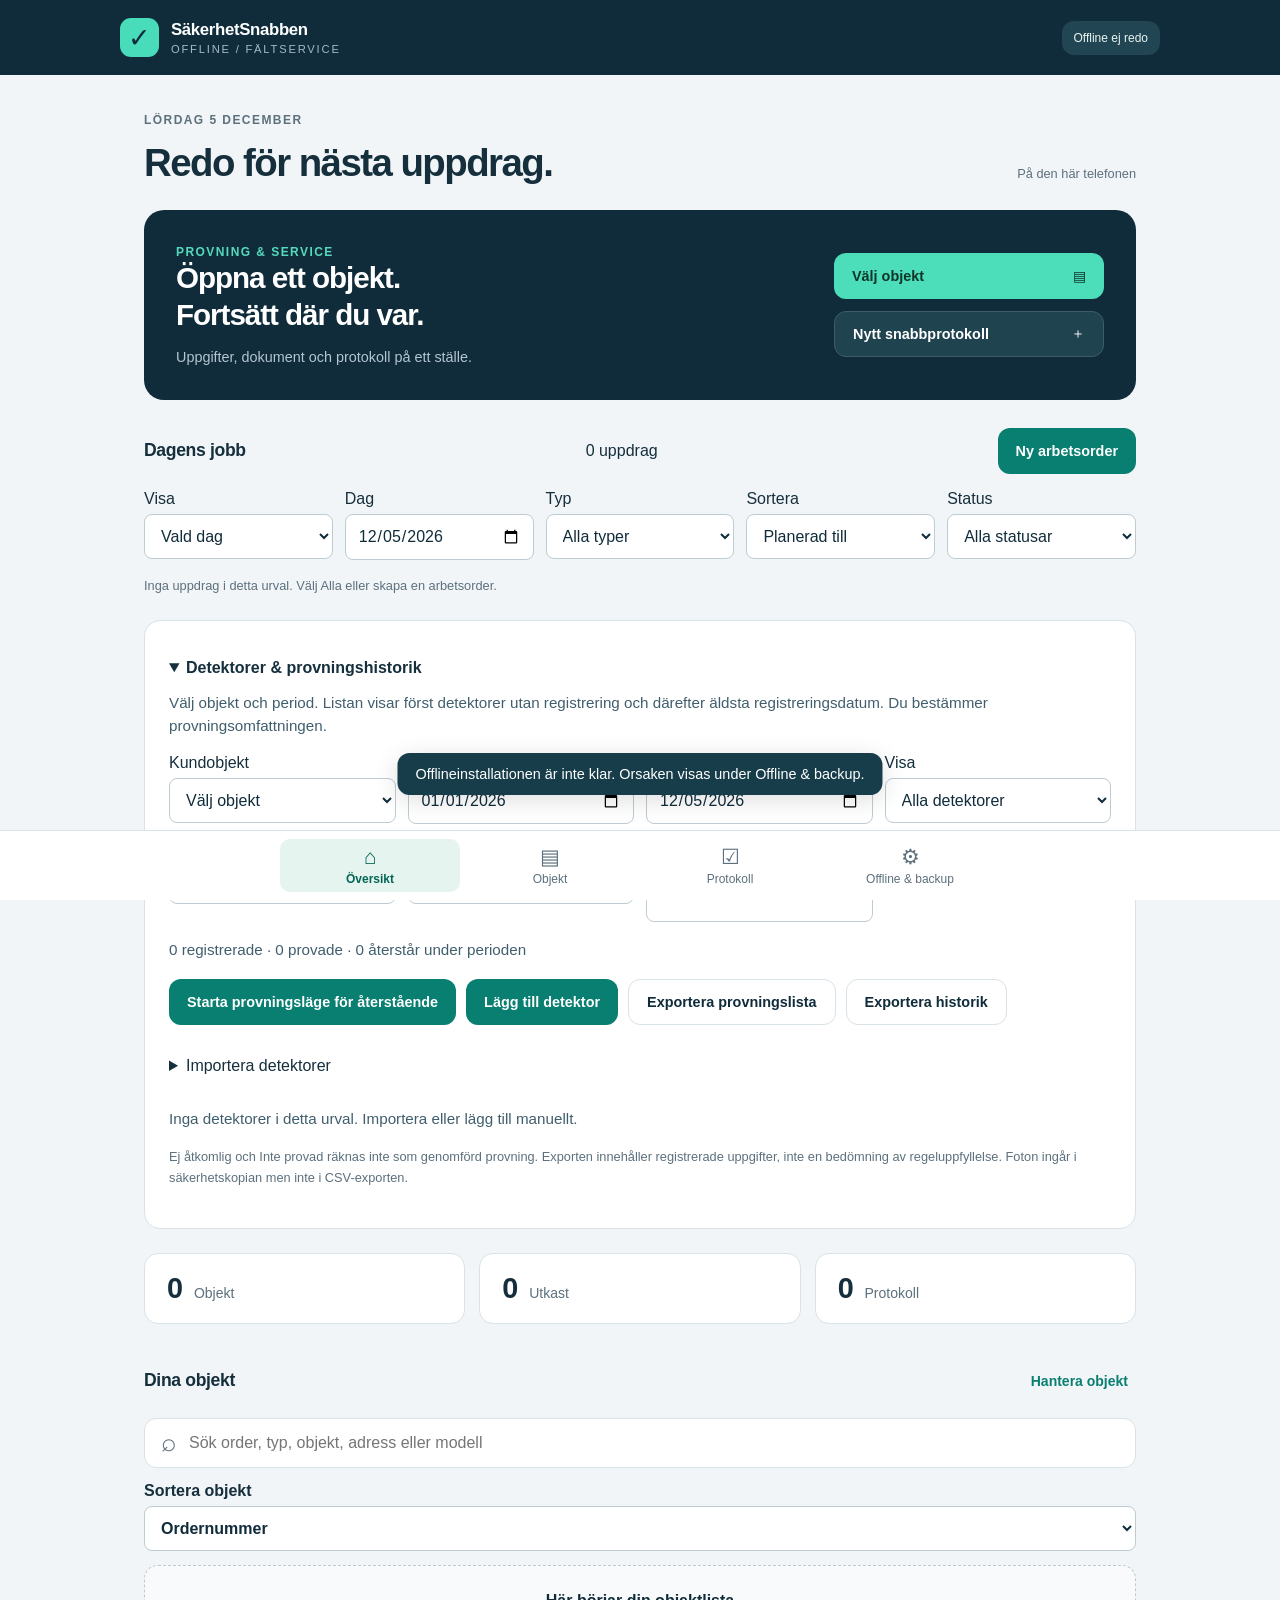
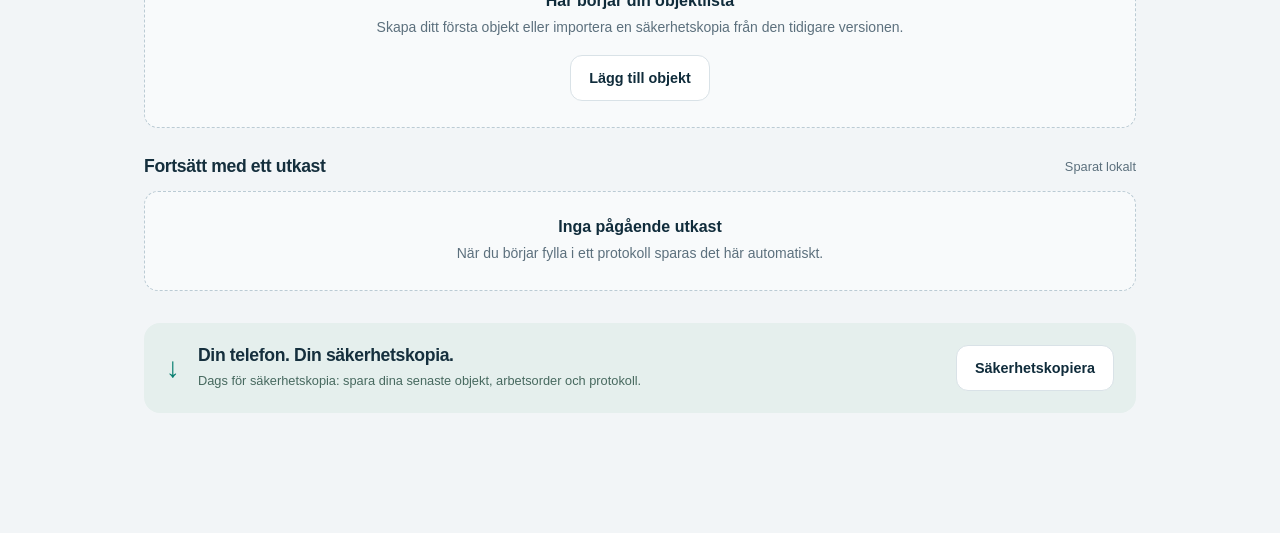
==== index.html @ 043a903d "Allow undo of repeat fault registrations; add section-table quick select (v2.5.2) - Undo retracts on" ====
<!doctype html>
<html lang="sv">
<head>
  <meta charset="utf-8"><meta name="viewport" content="width=device-width,initial-scale=1,viewport-fit=cover">
  <meta name="sn-offline-app" content="v1"><meta name="theme-color" content="#102c3b">
  <meta name="apple-mobile-web-app-capable" content="yes"><meta name="apple-mobile-web-app-title" content="Säkerhet Offline">
  <meta name="description" content="Objekt och serviceprotokoll lokalt på din telefon. SäkerhetSnabben Offline.">
  <title>SäkerhetSnabben Offline</title>
  <link rel="stylesheet" href="./field.css"><link rel="stylesheet" href="./service.css"><link rel="manifest" href="./manifest.webmanifest"><link rel="apple-touch-icon" href="./icon-192.png">
  <link rel="icon" type="image/svg+xml" href="data:image/svg+xml,%3Csvg xmlns='http://www.w3.org/2000/svg' viewBox='0 0 64 64'%3E%3Crect width='64' height='64' rx='16' fill='%23102c3b'/%3E%3Cpath d='M16 34l11 11 22-26' stroke='%234de0bf' stroke-width='7' fill='none' stroke-linecap='round'/%3E%3C/svg%3E">
  <link rel="stylesheet" href="./shell.css"><script src="./storage.js" defer></script><script src="./objects.js" defer></script><script src="./health-check.js" defer></script><script src="./shell.js" defer></script><script src="./orders.js" defer></script><script src="./pdf-lib.min.js" defer></script><script src="./service-core.js" defer></script><script src="./field-core.js" defer></script><script src="./ai-config.js" defer></script><script src="./drawing-ai-core.js" defer></script><script src="./offline-drawing-scan.js" defer></script><script src="./drawing-ai-ui.js" defer></script><script src="./drawing-text-core.js" defer></script><script src="./drawing-ocr-core.js" defer></script><script src="./drawing-ocr.js" defer></script><script src="./drawing-view.js" defer></script><script src="./quarter-plan-core.js" defer></script><script src="./drawing-export.js" defer></script><script src="./drawing-quick-ui.js" defer></script><script src="./field-ui.js" defer></script><script src="./service-ui.js" defer></script><script src="./orders-ui.js" defer></script><script src="./detectors.js" defer></script><script src="./detectors-ui.js" defer></script><script src="./import-ui.js" defer></script>
</head>
<body>
  <header class="appbar"><a class="brand" href="#home" aria-label="SäkerhetSnabben, översikt"><span class="brandmark" aria-hidden="true">✓</span><span>SäkerhetSnabben<small>OFFLINE / FÄLTSERVICE</small></span></a><button id="connection" class="pill" type="button">Kontrollerar offline</button></header>
  <div id="save-error" role="alert" hidden></div>
  <main id="home" class="surface">
    <div class="page-heading"><div><p class="eyebrow" id="today">DIN ARBETSYTA</p><h1>Redo för nästa uppdrag.</h1></div><span class="local-tag">På den här telefonen</span></div>
    <section class="start-card"><div><span class="eyebrow">PROVNING & SERVICE</span><h2>Öppna ett objekt.<br>Fortsätt där du var.</h2><p>Uppgifter, dokument och protokoll på ett ställe.</p></div><div class="start-actions"><button class="primary" id="choose-object">Välj objekt <span aria-hidden="true">▤</span></button><button class="secondary" id="quick-protocol">Nytt snabbprotokoll <span aria-hidden="true">＋</span></button></div></section>
    <section class="section" id="jobs-section"><div class="section-heading"><h2>Dagens jobb</h2><span id="jobs-count"></span><button id="new-order" class="primary">Ny arbetsorder</button></div><div class="import-grid"><label>Visa<select id="jobs-scope"><option value="day">Vald dag</option><option value="late">Försenade</option><option value="all">Alla uppdrag</option></select></label><label>Dag<input type="date" id="jobs-date"></label><label>Typ<select id="jobs-kind"><option value="">Alla typer</option><option>SK</option><option>KV</option><option>SB</option></select></label><label>Sortera<select id="jobs-sort"><option value="planeradTill">Planerad till</option><option value="ordernummer">Ordernummer</option><option value="uppdragstyp">SK/KV/SB</option><option value="anlNr">Objektnummer</option><option value="adress">Gatuadress</option><option value="central">Centralapparat</option></select></label><label>Status<select id="jobs-status"><option value="">Alla statusar</option><option>Planerat</option><option>Påbörjat</option><option>Klart</option></select></label></div><p id="jobs-message" role="status"></p><form id="order-form" class="settings-card" hidden><h3>Arbetsorder</h3><div class="import-grid"><label>Kundobjekt<select id="order-facility" required></select></label><label>Ordernummer<input id="order-ordernummer" required></label><label>Typ<select id="order-uppdragstyp" required><option value="">Välj typ</option><option>SK</option><option>KV</option><option>SB</option></select></label><label>Planerad till<input id="order-planeradTill" type="date"></label><label>Orderanteckningar<textarea id="order-notes" rows="3"></textarea></label></div><button class="primary" type="submit">Spara arbetsorder</button><button id="cancel-order" type="button" class="secondary">Avbryt</button></form><div id="jobs-list"></div><section id="completion-panel" class="settings-card" hidden></section><section id="customer-card" class="settings-card" hidden></section></section><details id="detectors-panel" class="settings-card" open><summary><strong>Detektorer & provningshistorik</strong></summary><p>Välj objekt och period. Listan visar först detektorer utan registrering och därefter äldsta registreringsdatum. Du bestämmer provningsomfattningen.</p><div class="import-grid"><label>Kundobjekt<select id="det-facility"></select></label><label>Från datum<input type="date" id="det-from"></label><label>Till datum<input type="date" id="det-to"></label><label>Visa<select id="det-filter"><option value="all">Alla detektorer</option><option value="remaining">Återstår under perioden</option></select></label><label>Slinga (tomt = alla)<input id="det-loop" inputmode="numeric" placeholder="01"></label><label>Sektion (tomt = alla)<input id="det-section" inputmode="numeric" placeholder="1"></label><label>Sök sektion, slinga, typ eller placering<input type="search" id="det-search"></label></div><p id="det-count" role="status"></p><p id="det-message" role="status"></p><div class="button-row"><button id="det-start" class="primary">Starta provningsläge för återstående</button><button id="det-new" class="primary">Lägg till detektor</button><button id="det-export" class="secondary">Exportera provningslista</button><button id="det-export-history" class="secondary">Exportera historik</button></div><details><summary>Importera detektorer</summary><p>Klistra in från Excel eller välj CSV (UTF-8). Första raden är rubriker. Central + slinga + adress identifierar detektorn. Ange central och slinga om adresser återanvänds. Adressnummer behålls som text. Utan adress anger du Sektion och Lokal beteckning (utan adress), exempelvis Detektor 4.</p><button id="det-template" class="secondary">Hämta mall</button><label>CSV / textfil<input id="det-file" type="file" accept=".csv,.tsv,.txt"></label><label>Lista<textarea id="det-text" rows="5" placeholder="Central;Slinga;Sektion;Adress;Typ;Placering"></textarea></label><button id="det-review" class="secondary">Granska kolumner</button><div id="det-map" class="import-grid"></div><div id="det-preview" class="import-table"></div><button id="det-import-save" class="primary" disabled>Importera granskad lista</button></details><form id="det-edit" class="settings-card import-grid" hidden></form><form id="det-test" class="settings-card" hidden><h3 id="det-test-title">Provning</h3><p>Välj resultat och spara för att gå vidare. Ej åtkomlig kräver en kommentar.</p><div id="det-result-buttons" class="button-row"></div><div class="import-grid"><label>Datum<input id="det-test-date" type="date" required></label><label>Tekniker<input id="det-technician" required autocomplete="name"></label><label>Arbetsorder<select id="det-test-order" required></select></label><label>Resultat<select id="det-test-status" required><option value="">Välj resultat</option><option>Provad – OK</option><option>Provad – anmärkning</option><option>Ej åtkomlig</option><option>Inte provad</option></select></label><label>Kommentar<textarea id="det-test-note" rows="3"></textarea></label><label>Foto (JPEG, PNG eller WebP, högst 2 MB)<input id="det-test-photo" type="file" accept="image/jpeg,image/png,image/webp"></label></div><button id="det-test-save" class="primary" type="submit">Spara provning</button><button id="det-test-cancel" class="secondary" type="button">Avbryt</button></form><section id="det-history" class="settings-card" hidden></section><div id="det-list"></div><p class="note">Ej åtkomlig och Inte provad räknas inte som genomförd provning. Exporten innehåller registrerade uppgifter, inte en bedömning av regeluppfyllelse. Foton ingår i säkerhetskopian men inte i CSV-exporten.</p></details><section class="metrics" aria-label="Lokalt sparat"><div><strong id="object-count">—</strong><span>Objekt</span></div><div><strong id="draft-count">—</strong><span>Utkast</span></div><div><strong id="report-count">—</strong><span>Protokoll</span></div></section>
    <section class="section"><div class="section-heading"><h2>Dina objekt</h2><button class="text-button" id="manage-objects">Hantera objekt</button></div><label class="search"><span aria-hidden="true">⌕</span><input id="search" type="search" placeholder="Sök order, typ, objekt, adress eller modell" aria-label="Sök bland lokala objekt"></label><label class="import-label">Sortera objekt<select id="object-sort"><option value="ordernummer">Ordernummer</option><option value="uppdragstyp">SK/KV/SB</option><option value="anlNr">Objektnummer</option><option value="adress">Gatuadress</option><option value="central">Centralapparat</option><option value="planeradTill">Planerad till</option><option value="namn">Anläggningsnamn</option></select></label><div id="objects" class="object-list"><p class="muted">Öppnar lokal lagring…</p></div></section>
    <section class="section"><div class="section-heading"><h2>Fortsätt med ett utkast</h2><span class="muted">Sparat lokalt</span></div><div id="drafts" class="draft-list"></div></section>
    <section class="backup-prompt"><span class="backup-symbol" aria-hidden="true">↓</span><div><h2>Din telefon. Din säkerhetskopia.</h2><p id="backup-hint">Spara en kopia före telefonbyte eller rensning av webbplatsdata.</p></div><button class="secondary" id="home-backup">Säkerhetskopiera</button></section>
  </main>
  <section id="work" hidden aria-label="Objekt och protokoll"><div class="work-heading"><button id="back-home" type="button">‹ Översikt</button><strong id="work-title">Arbetsyta</strong><span id="save-state" role="status">Lokal lagring</span></div><iframe id="workspace" title="Objekt och serviceprotokoll" src="./workspace.html" allow="camera; microphone" loading="eager"></iframe></section>
  <main id="settings" class="surface" hidden>
    <p class="eyebrow">ENHET & SÄKERHETSKOPIA</p><h1>Allt nära till hands.</h1>
    <section class="settings-card"><div class="section-heading"><h2>Offline på telefonen</h2><span id="offline-state" class="badge">Kontrollerar</span></div><p id="offline-description">Förbereder appens filer för användning utan internet.</p><p id="offline-progress" class="note">Version 2.5.2 · Kontrollerar filer</p><p id="offline-error" role="alert" hidden></p><div class="button-row"><button id="retry-offline" class="primary">Försök installera igen</button><button id="check-update" class="secondary">Kontrollera uppdatering</button><button id="apply-update" class="primary" hidden>Aktivera uppdatering</button></div><ol><li>Öppna app-länken direkt i Safari och välj <strong>Dela → Lägg till på hemskärmen</strong>.</li><li>Öppna appen från den nya ikonen med internet på.</li><li>Vänta tills det står <strong>Offline redo</strong>. Prova sedan att öppna appen i flygplansläge.</li></ol><p class="note">Vid problem: skicka texten efter ”Orsak” så går det att se vad som blockerar. Rensa inte webbplatsdata och ta inte bort appen om du har uppgifter som saknar säkerhetskopia.</p><p class="note">Installation och uppdateringar behöver internet. Mejla, kartor och eventuell röstdiktering kan behöva uppkoppling. QR-avläsning beror på webbläsarstöd; objektnumret kan alltid anges manuellt.</p></section>
    <section class="settings-card"><h2>Importera objektlista</h2><p>Klistra in kolumner från Excel eller välj en CSV-fil (UTF-8). Första raden ska innehålla rubriker. En rad per uppdrag. Samma objekt kan ha flera olika ordernummer. XLSX-filer behöver först sparas som CSV.</p><div class="button-row"><label class="secondary">Välj CSV eller textfil <input id="object-list-file" type="file" accept=".csv,.tsv,.txt,text/csv,text/plain"></label><button id="object-template" class="secondary">Hämta tom kolumnmall</button></div><label class="import-label">Objektlista<textarea id="object-list-text" rows="7" placeholder="Ordernummer;SK/KV/SB;Objektnummer;Anläggningsnamn;Gatuadress;Centralapparat;Planerad till"></textarea></label><label class="import-label">Avgränsare<select id="list-separator"><option value="">Automatisk</option><option value=";">Semikolon</option><option value=",">Komma</option><option value="&#9;">Tabb (Excel)</option></select></label><button id="review-objects" class="secondary">Granska och koppla kolumner</button><div id="import-mapping" class="import-grid"></div><div id="import-preview" class="import-table"></div><p id="import-result" role="status">Inga ändringar sparas förrän du godkänner importen.</p><button id="commit-objects" class="primary" disabled>Importera granskade objekt</button><button id="undo-object-import" class="secondary" disabled>Ångra senaste objektimporten</button><p class="note">Du väljer att uppdatera, hoppa över eller skapa ett nytt objekt. Order sparas separat från kundobjektet. Tomma fält raderar inte tidigare uppgifter. Ordernummer och telefonnummer behålls som text. Planerad till anges som ÅÅÅÅ-MM-DD. Ta gärna en säkerhetskopia före import.</p></section><section class="settings-card"><h2>Säkerhetskopia</h2><p>Objekt, utkast, protokoll och bifogade dokument sparas i telefonens lokala databas. Objekt och provningar lagras lokalt. Om du startar AI-analys skickas den valda ritningssidan till analystjänsten och OpenAI.</p><div class="button-row"><button id="export-backup" class="primary">Spara säkerhetskopia</button><button id="import-backup" class="secondary">Importera från fil</button></div><input id="backup-file" type="file" accept=".json,application/json" hidden><p class="note">Säkerhetskopian är inte krypterad. Förvara den säkert. Import från den tidigare SäkerhetSnabben stöds. Befintliga poster med samma ID ersätts efter bekräftelse.</p><p id="backup-date" class="muted"></p></section>
    <section class="settings-card"><h2>Kontroll av lokala uppgifter</h2><p>Kontrollerar objekt, arbetsorder, dokument, detektorer och ritningskopplingar utan att ändra något eller skicka uppgifter via internet.</p><div class="button-row"><button id="run-data-check" class="primary" type="button">Kontrollera uppgifterna</button><button id="export-data-check" class="secondary" type="button" disabled>Exportera kontrollrapport</button></div><p id="data-check-summary" role="status">Ingen kontroll utförd. Rekommendation: spara en säkerhetskopia innan du åtgärdar eventuella problem.</p><ul id="data-check-findings"></ul><p class="note">Kontrollen är vägledande och ersätter inte säkerhetskopiering eller granskning av protokoll. En provning kan finnas kvar historiskt även när en detektor har bytts eller tagits bort.</p></section>
    <section class="settings-card"><h2>Lagring</h2><p id="storage-usage">Kontrollerar lagring…</p><button id="persist" class="secondary">Begär beständig lagring</button><p id="persist-state" class="note">Telefonen avgör om begäran beviljas. Det ersätter aldrig en säkerhetskopia. Rensning av webbplatsdata kan ta bort allt som sparats här.</p></section>
    <p class="note version">SäkerhetSnabben Offline · 2.5.2 · Separat från originalet. Protokollens fackinnehåll är bevarat, inte regelverksgranskat.</p>
  </main>
  <nav class="bottom-nav" aria-label="Huvudnavigation"><button data-nav="home" aria-current="page"><span aria-hidden="true">⌂</span>Översikt</button><button data-nav="objects"><span aria-hidden="true">▤</span>Objekt</button><button data-nav="protocols"><span aria-hidden="true">☑</span>Protokoll</button><button data-nav="settings"><span aria-hidden="true">⚙</span>Offline & backup</button></nav>
  <div id="toast" role="status" hidden></div>
  <noscript>JavaScript behövs för att öppna din lokala databas.</noscript>
</body></html>
---- field.css ----
.field-hub details.settings-card>summary{font-size:1.1rem;color:#086e63}.field-hub label{display:block;margin:10px 0}.field-hub select,.field-hub input:not([type=checkbox]),.field-hub textarea{width:100%;max-width:100%;padding:10px;box-sizing:border-box}.field-hub .check-row{display:flex;align-items:center;gap:12px}.drawing-scroll{max-width:100%;max-height:70vh;overflow:auto;border:1px solid #bdcccf;margin:15px 0}.drawing-stage{position:relative;width:100%;line-height:0}.drawing-stage canvas{display:block;width:100%;height:auto}.drawing-overlay{position:absolute;inset:0;pointer-events:none}.drawing-pin{position:absolute!important;transform:translate(-50%,-50%);pointer-events:auto;min-width:40px;min-height:40px;padding:5px!important;font-size:12px!important;color:white!important;border:2px solid white!important;border-radius:24px!important;box-shadow:0 1px 5px #0006;line-height:1.2}.drawing-pin.ok{background:#087f5b!important}.drawing-pin.fault{background:#b42318!important}.drawing-pin.remaining{background:#526776!important}.prep-summary,.transfer-diff{white-space:pre-wrap;overflow-wrap:anywhere;max-height:420px;overflow:auto;font:inherit;line-height:1.5;background:#f4f8f8;padding:12px}.quick-texts{margin:8px 0}.quick-texts select{max-width:100%;width:100%;padding:10px}.field-hub form{margin:16px 0}.field-hub [hidden]{display:none!important}

.drawing-pin.ai-pin{background:#7542a8!important;border-style:dashed!important}.drawing-pin.ai-pin.reviewed{background:#215ca5!important}.drawing-ai .job-card{padding:12px;border:1px solid #bacdd1;margin:12px 0}.drawing-ai input[type=checkbox]{margin-right:10px}.drawing-ai button{margin:5px}.drawing-ai{border:1px solid #bacdd1;padding:12px}

.dq-progress{position:sticky;top:0;z-index:5;background:#fff;border:2px solid #bacdd1;border-radius:14px;padding:12px 14px;margin:12px 0;box-shadow:0 2px 10px #0001}.dq-progress.met{border-color:#087f5b}.dq-head{display:flex;align-items:center;gap:14px}.dq-big{font-size:2.2rem;line-height:1;color:#102c3b;min-width:4.5ch}.dq-head>div{display:flex;flex-direction:column;gap:2px}.dq-eyebrow{font-size:.8rem;letter-spacing:.06em;text-transform:uppercase;color:#526776}.dq-ok{color:#087f5b;font-weight:700}.dq-left{color:#9a3412;font-weight:600}.dq-bar{position:relative;height:12px;background:#e3eaec;border-radius:6px;margin:10px 0 6px;overflow:visible}.dq-bar span{display:block;height:100%;background:#086e63;border-radius:6px;transition:width .3s}.dq-bar i{position:absolute;top:-4px;bottom:-4px;width:3px;background:#102c3b;border-radius:2px}.dq-detail{font-size:.85rem;color:#3c4f5c;margin:4px 0}.dq-actions{display:flex;flex-wrap:wrap;gap:8px;margin-top:8px}.dq-actions button{min-height:48px;flex:1 1 220px}.dq-goal{margin-top:8px}.dq-goal summary{cursor:pointer;color:#086e63}.dq-sections{display:flex;flex-wrap:wrap;gap:6px;margin-top:8px}.dq-chip{font-size:.8rem;padding:4px 10px;border-radius:12px;background:#eef2f3;color:#3c4f5c}.dq-chip.ok{background:#d9f2e8;color:#065f46}
.drawing-stage.dq-quick .drawing-pin:not(.ai-pin){min-width:48px;min-height:48px;font-size:13px!important;outline:3px solid #ffd54a;outline-offset:1px}
.dq-sheet-wrap{position:fixed;inset:0;background:#0007;z-index:1000;display:flex;align-items:flex-end;justify-content:center}.dq-sheet{background:#fff;width:min(640px,100%);max-height:88vh;overflow:auto;border-radius:18px 18px 0 0;padding:18px 18px calc(18px + env(safe-area-inset-bottom));box-shadow:0 -4px 20px #0003}.dq-sheet h3{margin:0 0 4px;font-size:1.4rem}.dq-sheet .muted{color:#526776}.dq-msg{color:#b42318;font-weight:600;min-height:1em}.dq-big-buttons{display:grid;grid-template-columns:1fr 1fr;gap:10px;margin:12px 0}.dq-big-buttons button{min-height:72px;font-size:1.3rem;font-weight:700;border-radius:14px}.dq-big-buttons button:last-child{grid-column:1/-1;min-height:52px;font-size:1rem}.dq-ok-btn{background:#087f5b;color:#fff;border:0}.dq-fault-btn{background:#b42318;color:#fff;border:0}.dq-big-buttons button:disabled{opacity:.45}.dq-sheet>button.secondary{width:100%;min-height:48px}.dq-note textarea{width:100%;box-sizing:border-box;font-size:1rem;padding:10px}.dq-note label{display:block}.dq-chips{display:flex;flex-wrap:wrap;gap:6px;margin:8px 0}.dq-chips button{font-size:.85rem;padding:8px 10px;min-height:40px}.dq-note>button.primary{width:100%;min-height:56px;font-size:1.1rem}
.dq-toast{position:fixed;left:50%;bottom:calc(20px + env(safe-area-inset-bottom));transform:translateX(-50%);z-index:1100;background:#102c3b;color:#fff;padding:12px 16px;border-radius:12px;display:flex;align-items:center;gap:14px;box-shadow:0 4px 16px #0004;max-width:calc(100% - 32px)}.dq-toast button{background:#fff;color:#102c3b;border:0;border-radius:8px;padding:8px 12px;font-weight:700}
.dq-bulk{display:flex;flex-wrap:wrap;gap:8px;align-items:flex-end;margin:10px 0}.dq-bulk label{margin:0!important;flex:1 1 140px}.dq-table-wrap{max-height:50vh;overflow:auto;border:1px solid #bacdd1;margin:8px 0}.dq-table{border-collapse:collapse;width:100%;font-size:.9rem}.dq-table th{position:sticky;top:0;background:#f4f8f8;text-align:left;padding:6px}.dq-table td{padding:4px 6px;border-top:1px solid #e3eaec;vertical-align:middle}.dq-table td input:not([type=checkbox]),.dq-table td select{padding:6px!important;min-width:70px}.dq-table tr{cursor:pointer}
.drawing-stage[data-turned]{aspect-ratio:var(--dv-ar)}
.drawing-stage[data-turned]>canvas,.drawing-stage[data-turned]>.drawing-overlay{position:absolute;left:0;top:0;right:auto;bottom:auto;width:var(--dv-cw)!important;height:var(--dv-ch)!important;transform-origin:0 0;transform:var(--dv-tf)}
.drawing-stage[data-turned] .drawing-pin:not(.box){transform:translate(-50%,-50%) rotate(var(--dv-unturn))}
.drawing-stage .drawing-pin.box{min-width:0!important;min-height:0!important;padding:0!important;border-radius:3px!important;border:2px solid var(--box-line)!important;background:var(--box-fill)!important;box-shadow:0 0 0 1px #fff9;color:transparent!important;font-size:0!important;overflow:visible;transform:translate(-50%,-50%)}
.drawing-stage .drawing-pin.box::after{content:"";position:absolute;inset:-10px}
.drawing-pin.box.ok{--box-line:#087f5b;--box-fill:rgba(18,183,106,.38)}
.drawing-pin.box.fault{--box-line:#b42318;--box-fill:rgba(240,68,56,.4)}
.drawing-pin.box.remaining{--box-line:#2b2100;--box-fill:rgba(255,200,40,.5)}
.drawing-stage .drawing-pin.box.remaining{background:repeating-linear-gradient(-45deg,rgba(255,200,40,.55) 0 4px,rgba(43,33,0,.35) 4px 5.5px)!important;box-shadow:0 0 0 1.5px #ffd54a,0 0 0 3px #2b2100!important}
.drawing-pin.box.ai-pin{--box-line:#7542a8;--box-fill:rgba(117,66,168,.3);border-style:dashed!important}
.drawing-pin.box.ai-pin.reviewed{--box-line:#215ca5;--box-fill:rgba(33,92,165,.32);border-style:solid!important}
.drawing-stage.dq-quick .drawing-pin.box:not(.ai-pin){outline:2px solid #ffd54a;outline-offset:2px}
.dv-bar{display:flex;flex-wrap:wrap;align-items:center;gap:10px;margin:8px 0}
.dv-bar span{color:#526776;font-size:.9rem}

.dq-plan-table td{white-space:nowrap}.dq-plan-table td:last-child{white-space:normal}.dq-plan-table tr.now td:first-child{font-weight:700;color:#086e63}.dq-plan-table tr.now.done td:first-child::before{content:"✓ "}.dq-plan-table tr.stale td{color:#b42318}.dq-plan-table tr.done:not(.stale) td:last-child{color:#065f46}.dq-plan-table tr{cursor:default}
.dq-stale{color:#b42318;font-weight:700}
.dq-photo{display:flex;flex-wrap:wrap;gap:8px;align-items:center;margin:8px 0}.dq-photo button{min-height:48px}.dq-photo img{display:block;max-width:100%;max-height:180px;border-radius:8px;border:1px solid #bacdd1;width:auto}
.dq-remaining{width:100%;box-sizing:border-box;font:0.85rem/1.45 ui-monospace,Menlo,Consolas,monospace;padding:10px;white-space:pre}
.drawing-attachment img{max-width:100%}
@media print{.drawing-attachment figure{break-inside:avoid}}
.dq-plan .dq-table-wrap{max-height:35vh}
---- service.css ----
.service-hub{margin-top:18px}.service-hub .settings-card{margin:18px 0}.service-hub .job-card{margin:12px 0}.service-grid{display:grid;grid-template-columns:repeat(auto-fit,minmax(190px,1fr));gap:14px}.service-grid a{overflow-wrap:anywhere;color:#087f70}.service-warning{padding:12px;background:#fff4d8;border-left:4px solid #c68816;color:#573b08}.service-hub textarea{width:100%;box-sizing:border-box}.service-hub input[type=checkbox]{width:22px;height:22px;min-height:22px;vertical-align:middle}.service-hub summary{font-weight:700;cursor:pointer}.service-hub button:disabled{opacity:.55}.service-hub p{white-space:pre-wrap;overflow-wrap:anywhere}.service-hub form{margin:12px 0}.service-hub h4{margin:18px 0 10px}
---- shell.css ----
:root{font-family:Inter,-apple-system,BlinkMacSystemFont,"Segoe UI",sans-serif;color:#152f3d;background:#f2f5f7;font-synthesis:none;font-size:16px;color-scheme:light;--navy:#102c3b;--teal:#087f70;--line:#d9e2e7;--muted:#5c707d}*{box-sizing:border-box}body{margin:0}button,input{font:inherit}button,a{-webkit-tap-highlight-color:transparent}button{cursor:pointer;touch-action:manipulation}button:disabled{opacity:.55;cursor:wait}button:focus-visible,a:focus-visible,input:focus-visible{outline:3px solid #05a68a;outline-offset:3px}[hidden]{display:none!important}button{min-height:46px;border:0;border-radius:12px}h1,h2,p{margin:0}h1{font-size:clamp(1.8rem,4vw,2.4rem);line-height:1.2;letter-spacing:-.04em;font-weight:750}h2{font-size:1.1rem;letter-spacing:-.02em}p{line-height:1.55}.appbar{background:var(--navy);color:white;display:flex;justify-content:space-between;align-items:center;padding:18px max(24px,calc((100vw - 1040px)/2));gap:16px;padding-top:max(18px,env(safe-area-inset-top));}.brand{display:flex;align-items:center;gap:12px;color:inherit;text-decoration:none;font-size:1.05rem;font-weight:750;letter-spacing:-.02em}.brand small{display:block;font-size:.7rem;font-weight:500;letter-spacing:.16em;color:#a4bac6;margin-top:3px}.brandmark{background:#48dcba;color:#102c3b;width:39px;height:39px;border-radius:11px;display:grid;place-items:center;font-size:27px}.pill{font-size:.75rem;color:#e7f5f1;background:#224553;padding:7px 12px;min-height:34px;white-space:nowrap}.pill[data-ready=true]{background:#164b45;color:#8bf0d6}.surface{max-width:1040px;margin:auto;padding:36px 24px 120px}.page-heading{display:flex;align-items:end;justify-content:space-between;gap:18px;margin-bottom:24px}.eyebrow{font-size:.75rem;letter-spacing:.12em;font-weight:750;margin-bottom:10px;color:var(--muted)}.local-tag{font-size:.8rem;color:var(--muted);padding-bottom:5px;white-space:nowrap}.start-card{display:grid;grid-template-columns:1fr 270px;align-items:center;gap:28px;padding:32px;background:var(--navy);border-radius:20px;color:#fff}.start-card .eyebrow{color:#55dabc}.start-card h2{font-size:1.85rem;line-height:1.25;letter-spacing:-.035em}.start-card p{color:#b4c6d0;margin-top:12px;font-size:.9rem}.start-actions{display:grid;gap:12px}.primary,.secondary{padding:12px 18px;font-size:.9rem;font-weight:700;display:inline-flex;align-items:center;justify-content:center;gap:15px}.primary{background:var(--teal);color:white}.primary:hover{background:#086c60}.start-card .primary{background:#4cddbb;color:#103529;justify-content:space-between}.secondary{background:white;color:var(--navy);border:1px solid var(--line)}.start-card .secondary{background:#204350;color:white;border-color:#3c5c68;justify-content:space-between}.metrics{display:grid;grid-template-columns:repeat(3,1fr);margin:18px 0 34px;gap:14px}.metrics>div{background:white;border:1px solid var(--line);border-radius:14px;padding:18px 22px;display:flex;align-items:baseline;gap:12px}.metrics strong{font-size:1.8rem;letter-spacing:-.04em}.metrics span{font-size:.875rem;color:var(--muted)}.section{margin-top:28px}.section-heading{display:flex;justify-content:space-between;align-items:center;gap:12px;margin-bottom:14px}.text-button{background:none;color:var(--teal);font-size:.875rem;font-weight:650;padding:0 8px}.muted{color:var(--muted);font-size:.8rem}.search{display:flex;align-items:center;gap:10px;background:white;border:1px solid var(--line);border-radius:12px;padding:0 16px;margin-bottom:14px}.search span{font-size:26px;color:var(--muted)}.search input{min-height:48px;flex:1;min-width:0;border:0;background:none;color:inherit;outline:none;font-size:16px}.object-list,.draft-list{display:grid;gap:10px}.object-row{display:flex;text-align:left;align-items:center;gap:15px;background:#fff;border:1px solid var(--line);padding:16px 18px;width:100%;color:var(--navy);border-radius:14px}.object-row:hover{border-color:#7eaca7}.object-icon{width:44px;height:44px;flex-shrink:0;background:#e6f2ef;color:#087f70;border-radius:11px;display:grid;place-items:center;font-size:20px}.object-row strong{display:block;font-size:1rem}.object-row small{display:block;font-size:.8rem;color:var(--muted);margin-top:4px}.object-info{flex:1;min-width:0;overflow-wrap:anywhere}.object-row .chevron{color:#6e8390;font-size:24px}.empty{border:1px dashed #bbcbd4;padding:26px;border-radius:14px;text-align:center;color:var(--muted);background:#f8fafb}.empty strong{display:block;color:var(--navy);margin-bottom:7px}.empty p{font-size:.875rem}.empty button{margin-top:16px}.backup-prompt{display:flex;align-items:center;gap:18px;margin-top:32px;background:#e5efed;padding:22px;border-radius:16px}.backup-prompt>div{flex:1}.backup-prompt p{font-size:.8rem;margin-top:5px;color:#47695f}.backup-symbol{font-size:28px;color:#087f70}.bottom-nav{position:fixed;bottom:0;left:0;right:0;background:#fff;border-top:1px solid var(--line);display:flex;justify-content:center;padding:8px 12px max(8px,env(safe-area-inset-bottom));z-index:50}.bottom-nav button{display:flex;flex-direction:column;align-items:center;gap:4px;background:transparent;color:var(--muted);width:min(180px,25%);font-size:.75rem;padding:6px 2px;border-radius:10px}.bottom-nav button span{font-size:21px;line-height:1.1}.bottom-nav [aria-current=page]{background:#e5f4ee;color:#056656;font-weight:750}.settings-card{background:#fff;border:1px solid var(--line);border-radius:16px;padding:24px;margin-top:20px}.settings-card h2{margin-bottom:12px}.settings-card p{margin-bottom:16px;color:#405e6d;font-size:.95rem}.settings-card ol{padding-left:22px;line-height:1.7;font-size:.9rem}.settings-card .note,.note{font-size:.8rem;line-height:1.6;color:var(--muted)}.button-row{display:flex;flex-wrap:wrap;gap:10px;margin:18px 0}.badge{font-size:.75rem;border-radius:8px;background:#e7f3ef;padding:7px 10px;color:#076f5e}.version{margin-top:24px}#work{padding-bottom:85px}.work-heading{display:flex;align-items:center;justify-content:space-between;gap:8px;padding:8px 20px;background:#fff;border-bottom:1px solid var(--line)}.work-heading button{background:transparent;color:var(--teal);font-size:.9rem}.work-heading strong{font-size:.9rem}.work-heading span{font-size:.75rem;color:var(--muted)}iframe{width:100%;height:calc(100dvh - 225px);min-height:480px;display:block;border:0;background:#f2f5f7}#toast{position:fixed;bottom:105px;left:50%;transform:translateX(-50%);max-width:90%;padding:13px 18px;color:white;background:#173d4b;box-shadow:0 5px 24px #0002;border-radius:12px;z-index:100;font-size:.9rem}#save-error{background:#fff0e8;border-bottom:2px solid #db6b2c;padding:15px 24px;color:#803b14;font-weight:600}#settings>h1{margin-bottom:28px}@media(max-width:650px){.appbar{padding:15px 16px;padding-top:max(15px,env(safe-area-inset-top));gap:8px}.brand{font-size:.92rem;gap:8px}.brand small{font-size:.625rem}.brandmark{width:34px;height:34px}.pill{font-size:.65rem;padding:7px}.surface{padding:26px 16px 110px}.page-heading{margin-bottom:20px}.local-tag{display:none}.start-card{grid-template-columns:1fr;padding:24px;gap:24px}.start-card h2{font-size:1.7rem}.start-actions{grid-template-columns:1fr}.metrics{gap:8px;margin-bottom:28px}.metrics>div{padding:15px 10px;flex-direction:column;gap:3px}.metrics strong{font-size:1.6rem}.metrics span{font-size:.75rem}.section-heading h2{font-size:1rem}.backup-prompt{flex-wrap:wrap;padding:18px;gap:12px}.backup-prompt .secondary{width:100%}.settings-card{padding:20px}.work-heading{padding:8px 12px}.work-heading strong{display:none}.object-row{padding:14px}iframe{height:calc(100dvh - 220px)}}@media(prefers-reduced-motion:reduce){*{scroll-behavior:auto!important}}@media print{.appbar,.bottom-nav,#toast{display:none}.surface{padding:0}}

.import-label{display:block;margin:14px 0;font-weight:600}.import-label textarea,.import-label select,.import-grid select{display:block;width:100%;box-sizing:border-box;padding:12px;margin-top:6px;border:1px solid #bdcbd2;border-radius:8px;background:white;color:#102c3b;font:inherit}.import-label textarea{font-size:14px}.import-grid{display:grid;grid-template-columns:repeat(auto-fit,minmax(180px,1fr));gap:12px;margin:16px 0}.import-table{overflow:auto;max-height:380px}.import-table table{border-collapse:collapse;white-space:nowrap;font-size:13px}.import-table td,.import-table th{padding:10px;border:1px solid #dce4e8;text-align:left}button:disabled{opacity:.5;cursor:not-allowed}

.job-card{border:1px solid #dce4e8;border-radius:12px;background:#fff;padding:18px;margin:12px 0}.job-card strong{font-size:16px}.import-grid input,.import-grid textarea,#completion-panel textarea{width:100%;box-sizing:border-box;font:inherit;border:1px solid #bdcbd2;border-radius:8px;padding:12px;margin-top:6px;background:white;color:#102c3b}.customer-details{display:grid;grid-template-columns:minmax(110px,1fr) 2fr;gap:10px}.customer-details dt{font-weight:600}.customer-details dd{margin:0;overflow-wrap:anywhere}#customer-card>button{display:block;margin:10px 0}#completion-panel button{margin:8px}#import-preview details{white-space:normal;min-width:240px}.import-table select,.import-table input{font:inherit;padding:8px;max-width:180px}

#detectors-panel{margin:24px 0}#detectors-panel summary{cursor:pointer;padding:14px 0}#detectors-panel>details{margin:18px 0}#detectors-panel textarea{display:block;width:100%;box-sizing:border-box;font:inherit;padding:12px}#det-preview{max-height:260px}#det-list{max-height:680px;overflow:auto}#det-edit[hidden]{display:none}
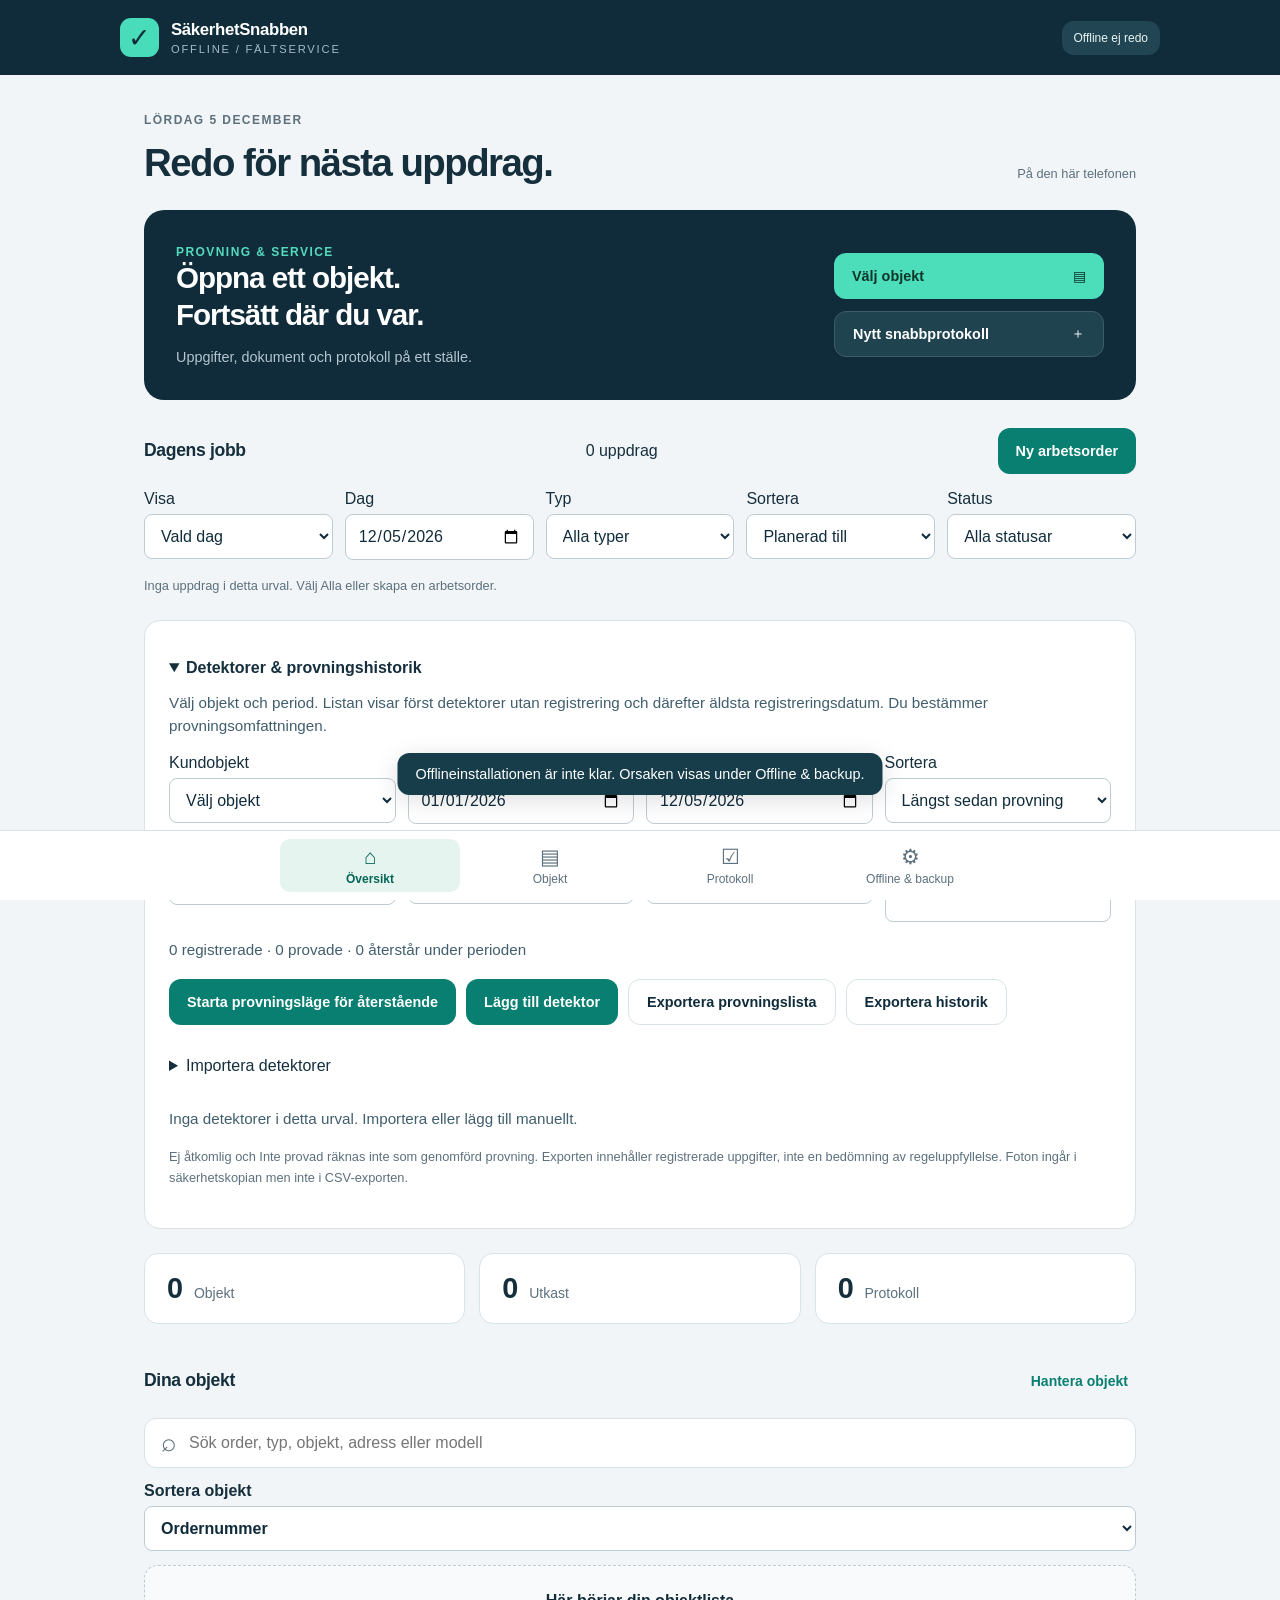
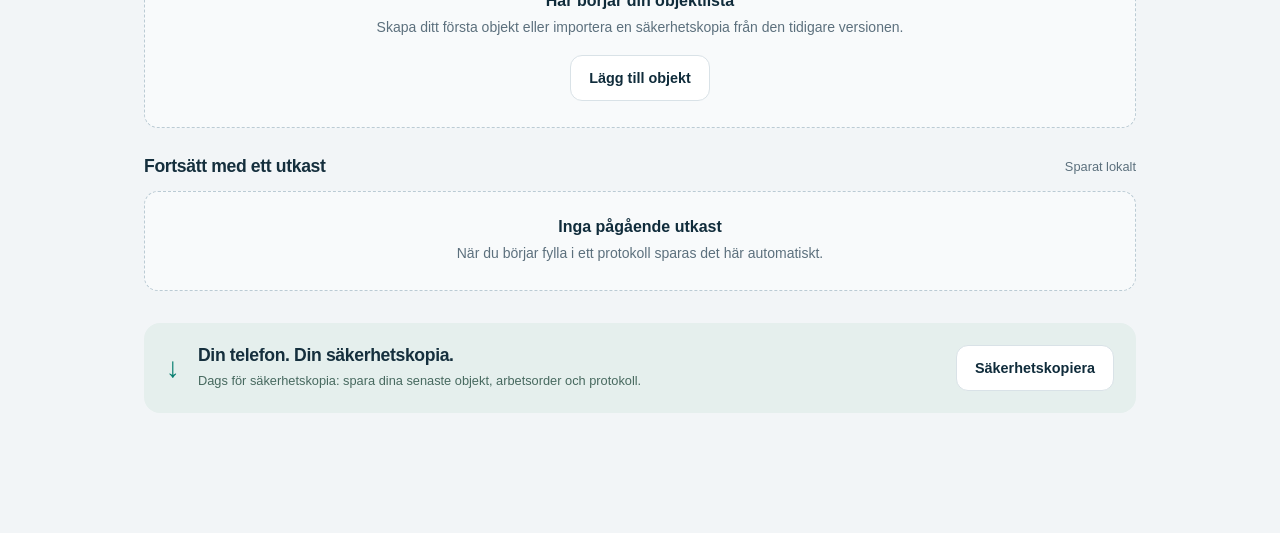
==== commit 290d94ab: "v2.8.0: minns tekniker, förminska provningsfoton, robustare lagring och sortering - Teknikerns namn " ====
--- a/index.html
+++ b/index.html
@@ -8,27 +8,27 @@
   <title>SäkerhetSnabben Offline</title>
   <link rel="stylesheet" href="./field.css"><link rel="stylesheet" href="./service.css"><link rel="manifest" href="./manifest.webmanifest"><link rel="apple-touch-icon" href="./icon-192.png">
   <link rel="icon" type="image/svg+xml" href="data:image/svg+xml,%3Csvg xmlns='http://www.w3.org/2000/svg' viewBox='0 0 64 64'%3E%3Crect width='64' height='64' rx='16' fill='%23102c3b'/%3E%3Cpath d='M16 34l11 11 22-26' stroke='%234de0bf' stroke-width='7' fill='none' stroke-linecap='round'/%3E%3C/svg%3E">
-  <link rel="stylesheet" href="./shell.css"><script src="./storage.js" defer></script><script src="./objects.js" defer></script><script src="./health-check.js" defer></script><script src="./shell.js" defer></script><script src="./orders.js" defer></script><script src="./pdf-lib.min.js" defer></script><script src="./service-core.js" defer></script><script src="./field-core.js" defer></script><script src="./ai-config.js" defer></script><script src="./drawing-ai-core.js" defer></script><script src="./offline-drawing-scan.js" defer></script><script src="./drawing-ai-ui.js" defer></script><script src="./drawing-text-core.js" defer></script><script src="./drawing-ocr-core.js" defer></script><script src="./drawing-ocr.js" defer></script><script src="./drawing-view.js" defer></script><script src="./quarter-plan-core.js" defer></script><script src="./drawing-export.js" defer></script><script src="./drawing-quick-ui.js" defer></script><script src="./field-ui.js" defer></script><script src="./service-ui.js" defer></script><script src="./orders-ui.js" defer></script><script src="./detectors.js" defer></script><script src="./detectors-ui.js" defer></script><script src="./import-ui.js" defer></script>
+  <link rel="stylesheet" href="./shell.css"><script src="./storage.js" defer></script><script src="./backup-audit.js" defer></script><script src="./demo-fixture.js" defer></script><script src="./objects.js" defer></script><script src="./health-check.js" defer></script><script src="./shell.js" defer></script><script src="./orders.js" defer></script><script src="./pdf-lib.min.js" defer></script><script src="./service-core.js" defer></script><script src="./drawing-discrepancies.js" defer></script><script src="./field-core.js" defer></script><script src="./ai-config.js" defer></script><script src="./drawing-ai-core.js" defer></script><script src="./offline-drawing-scan.js" defer></script><script src="./drawing-ai-ui.js" defer></script><script src="./drawing-text-core.js" defer></script><script src="./drawing-review-core.js" defer></script><script src="./drawing-ocr-core.js" defer></script><script src="./drawing-ocr.js" defer></script><script src="./drawing-view.js" defer></script><script src="./quarter-plan-core.js" defer></script><script src="./drawing-export.js" defer></script><script src="./drawing-quick-ui.js" defer></script><script src="./drawing-discrepancies-ui.js" defer></script><script src="./field-ui.js" defer></script><script src="./service-ui.js" defer></script><script src="./orders-ui.js" defer></script><script src="./detectors.js" defer></script><script src="./detectors-ui.js" defer></script><script src="./import-ui.js" defer></script>
 </head>
 <body>
   <header class="appbar"><a class="brand" href="#home" aria-label="SäkerhetSnabben, översikt"><span class="brandmark" aria-hidden="true">✓</span><span>SäkerhetSnabben<small>OFFLINE / FÄLTSERVICE</small></span></a><button id="connection" class="pill" type="button">Kontrollerar offline</button></header>
-  <div id="save-error" role="alert" hidden></div>
+  <div id="save-error" role="alert" hidden></div><aside id="demo-banner" class="settings-card" hidden><strong>ÖVNINGSLÄGE: FIKTIVA UPPGIFTER</strong><p>Separat lokal databas. Detta är inte kunddokumentation.</p><button id="exit-demo" class="secondary">Till riktiga objekt</button></aside>
   <main id="home" class="surface">
     <div class="page-heading"><div><p class="eyebrow" id="today">DIN ARBETSYTA</p><h1>Redo för nästa uppdrag.</h1></div><span class="local-tag">På den här telefonen</span></div>
     <section class="start-card"><div><span class="eyebrow">PROVNING & SERVICE</span><h2>Öppna ett objekt.<br>Fortsätt där du var.</h2><p>Uppgifter, dokument och protokoll på ett ställe.</p></div><div class="start-actions"><button class="primary" id="choose-object">Välj objekt <span aria-hidden="true">▤</span></button><button class="secondary" id="quick-protocol">Nytt snabbprotokoll <span aria-hidden="true">＋</span></button></div></section>
-    <section class="section" id="jobs-section"><div class="section-heading"><h2>Dagens jobb</h2><span id="jobs-count"></span><button id="new-order" class="primary">Ny arbetsorder</button></div><div class="import-grid"><label>Visa<select id="jobs-scope"><option value="day">Vald dag</option><option value="late">Försenade</option><option value="all">Alla uppdrag</option></select></label><label>Dag<input type="date" id="jobs-date"></label><label>Typ<select id="jobs-kind"><option value="">Alla typer</option><option>SK</option><option>KV</option><option>SB</option></select></label><label>Sortera<select id="jobs-sort"><option value="planeradTill">Planerad till</option><option value="ordernummer">Ordernummer</option><option value="uppdragstyp">SK/KV/SB</option><option value="anlNr">Objektnummer</option><option value="adress">Gatuadress</option><option value="central">Centralapparat</option></select></label><label>Status<select id="jobs-status"><option value="">Alla statusar</option><option>Planerat</option><option>Påbörjat</option><option>Klart</option></select></label></div><p id="jobs-message" role="status"></p><form id="order-form" class="settings-card" hidden><h3>Arbetsorder</h3><div class="import-grid"><label>Kundobjekt<select id="order-facility" required></select></label><label>Ordernummer<input id="order-ordernummer" required></label><label>Typ<select id="order-uppdragstyp" required><option value="">Välj typ</option><option>SK</option><option>KV</option><option>SB</option></select></label><label>Planerad till<input id="order-planeradTill" type="date"></label><label>Orderanteckningar<textarea id="order-notes" rows="3"></textarea></label></div><button class="primary" type="submit">Spara arbetsorder</button><button id="cancel-order" type="button" class="secondary">Avbryt</button></form><div id="jobs-list"></div><section id="completion-panel" class="settings-card" hidden></section><section id="customer-card" class="settings-card" hidden></section></section><details id="detectors-panel" class="settings-card" open><summary><strong>Detektorer & provningshistorik</strong></summary><p>Välj objekt och period. Listan visar först detektorer utan registrering och därefter äldsta registreringsdatum. Du bestämmer provningsomfattningen.</p><div class="import-grid"><label>Kundobjekt<select id="det-facility"></select></label><label>Från datum<input type="date" id="det-from"></label><label>Till datum<input type="date" id="det-to"></label><label>Visa<select id="det-filter"><option value="all">Alla detektorer</option><option value="remaining">Återstår under perioden</option></select></label><label>Slinga (tomt = alla)<input id="det-loop" inputmode="numeric" placeholder="01"></label><label>Sektion (tomt = alla)<input id="det-section" inputmode="numeric" placeholder="1"></label><label>Sök sektion, slinga, typ eller placering<input type="search" id="det-search"></label></div><p id="det-count" role="status"></p><p id="det-message" role="status"></p><div class="button-row"><button id="det-start" class="primary">Starta provningsläge för återstående</button><button id="det-new" class="primary">Lägg till detektor</button><button id="det-export" class="secondary">Exportera provningslista</button><button id="det-export-history" class="secondary">Exportera historik</button></div><details><summary>Importera detektorer</summary><p>Klistra in från Excel eller välj CSV (UTF-8). Första raden är rubriker. Central + slinga + adress identifierar detektorn. Ange central och slinga om adresser återanvänds. Adressnummer behålls som text. Utan adress anger du Sektion och Lokal beteckning (utan adress), exempelvis Detektor 4.</p><button id="det-template" class="secondary">Hämta mall</button><label>CSV / textfil<input id="det-file" type="file" accept=".csv,.tsv,.txt"></label><label>Lista<textarea id="det-text" rows="5" placeholder="Central;Slinga;Sektion;Adress;Typ;Placering"></textarea></label><button id="det-review" class="secondary">Granska kolumner</button><div id="det-map" class="import-grid"></div><div id="det-preview" class="import-table"></div><button id="det-import-save" class="primary" disabled>Importera granskad lista</button></details><form id="det-edit" class="settings-card import-grid" hidden></form><form id="det-test" class="settings-card" hidden><h3 id="det-test-title">Provning</h3><p>Välj resultat och spara för att gå vidare. Ej åtkomlig kräver en kommentar.</p><div id="det-result-buttons" class="button-row"></div><div class="import-grid"><label>Datum<input id="det-test-date" type="date" required></label><label>Tekniker<input id="det-technician" required autocomplete="name"></label><label>Arbetsorder<select id="det-test-order" required></select></label><label>Resultat<select id="det-test-status" required><option value="">Välj resultat</option><option>Provad – OK</option><option>Provad – anmärkning</option><option>Ej åtkomlig</option><option>Inte provad</option></select></label><label>Kommentar<textarea id="det-test-note" rows="3"></textarea></label><label>Foto (JPEG, PNG eller WebP, högst 2 MB)<input id="det-test-photo" type="file" accept="image/jpeg,image/png,image/webp"></label></div><button id="det-test-save" class="primary" type="submit">Spara provning</button><button id="det-test-cancel" class="secondary" type="button">Avbryt</button></form><section id="det-history" class="settings-card" hidden></section><div id="det-list"></div><p class="note">Ej åtkomlig och Inte provad räknas inte som genomförd provning. Exporten innehåller registrerade uppgifter, inte en bedömning av regeluppfyllelse. Foton ingår i säkerhetskopian men inte i CSV-exporten.</p></details><section class="metrics" aria-label="Lokalt sparat"><div><strong id="object-count">—</strong><span>Objekt</span></div><div><strong id="draft-count">—</strong><span>Utkast</span></div><div><strong id="report-count">—</strong><span>Protokoll</span></div></section>
+    <section class="section" id="jobs-section"><div class="section-heading"><h2>Dagens jobb</h2><span id="jobs-count"></span><button id="new-order" class="primary">Ny arbetsorder</button></div><div class="import-grid"><label>Visa<select id="jobs-scope"><option value="day">Vald dag</option><option value="late">Försenade</option><option value="all">Alla uppdrag</option></select></label><label>Dag<input type="date" id="jobs-date"></label><label>Typ<select id="jobs-kind"><option value="">Alla typer</option><option>SK</option><option>KV</option><option>SB</option></select></label><label>Sortera<select id="jobs-sort"><option value="planeradTill">Planerad till</option><option value="ordernummer">Ordernummer</option><option value="uppdragstyp">SK/KV/SB</option><option value="anlNr">Objektnummer</option><option value="adress">Gatuadress</option><option value="central">Centralapparat</option></select></label><label>Status<select id="jobs-status"><option value="">Alla statusar</option><option>Planerat</option><option>Påbörjat</option><option>Klart</option></select></label></div><p id="jobs-message" role="status"></p><form id="order-form" class="settings-card" hidden><h3>Arbetsorder</h3><div class="import-grid"><label>Kundobjekt<select id="order-facility" required></select></label><label>Ordernummer<input id="order-ordernummer" required></label><label>Typ<select id="order-uppdragstyp" required><option value="">Välj typ</option><option>SK</option><option>KV</option><option>SB</option></select></label><label>Planerad till<input id="order-planeradTill" type="date"></label><label>Orderanteckningar<textarea id="order-notes" rows="3"></textarea></label></div><button class="primary" type="submit">Spara arbetsorder</button><button id="cancel-order" type="button" class="secondary">Avbryt</button></form><div id="jobs-list"></div><section id="completion-panel" class="settings-card" hidden></section><section id="customer-card" class="settings-card" hidden></section></section><details id="detectors-panel" class="settings-card" open><summary><strong>Detektorer & provningshistorik</strong></summary><p>Välj objekt och period. Listan visar först detektorer utan registrering och därefter äldsta registreringsdatum. Du bestämmer provningsomfattningen.</p><div class="import-grid"><label>Kundobjekt<select id="det-facility"></select></label><label>Från datum<input type="date" id="det-from"></label><label>Till datum<input type="date" id="det-to"></label><label>Sortera<select id="det-sort"><option value="oldest">Längst sedan provning</option><option value="section">Sektion och adress</option></select></label><label>Visa<select id="det-filter"><option value="all">Alla detektorer</option><option value="remaining">Återstår under perioden</option></select></label><label>Slinga (tomt = alla)<input id="det-loop" placeholder="01"></label><label>Sektion (tomt = alla)<input id="det-section" placeholder="1"></label><label>Sök sektion, slinga, typ eller placering<input type="search" id="det-search"></label></div><p id="det-count" role="status"></p><p id="det-message" role="status"></p><div class="button-row"><button id="det-start" class="primary">Starta provningsläge för återstående</button><button id="det-new" class="primary">Lägg till detektor</button><button id="det-export" class="secondary">Exportera provningslista</button><button id="det-export-history" class="secondary">Exportera historik</button></div><details><summary>Importera detektorer</summary><p>Klistra in från Excel eller välj CSV (UTF-8). Första raden är rubriker. Central + slinga + adress identifierar detektorn. Ange central och slinga om adresser återanvänds. Adressnummer behålls som text. Utan adress anger du Sektion och Lokal beteckning (utan adress), exempelvis Detektor 4.</p><button id="det-template" class="secondary">Hämta mall</button><label>CSV / textfil<input id="det-file" type="file" accept=".csv,.tsv,.txt"></label><label>Lista<textarea id="det-text" rows="5" placeholder="Central;Slinga;Sektion;Adress;Typ;Placering"></textarea></label><button id="det-review" class="secondary">Granska kolumner</button><div id="det-map" class="import-grid"></div><div id="det-preview" class="import-table"></div><button id="det-import-save" class="primary" disabled>Importera granskad lista</button></details><form id="det-edit" class="settings-card import-grid" hidden></form><form id="det-test" class="settings-card" hidden><h3 id="det-test-title">Provning</h3><p>Välj resultat och spara för att gå vidare. Ej åtkomlig kräver en kommentar.</p><div id="det-result-buttons" class="button-row"></div><div class="import-grid"><label>Datum<input id="det-test-date" type="date" required></label><label>Tekniker<input id="det-technician" required autocomplete="name"></label><label>Arbetsorder<select id="det-test-order" required></select></label><label>Resultat<select id="det-test-status" required><option value="">Välj resultat</option><option>Provad – OK</option><option>Provad – anmärkning</option><option>Ej åtkomlig</option><option>Inte provad</option></select></label><label>Kommentar<textarea id="det-test-note" rows="3"></textarea></label><label>Foto (JPEG, PNG eller WebP – förminskas automatiskt)<input id="det-test-photo" type="file" accept="image/jpeg,image/png,image/webp"></label></div><button id="det-test-save" class="primary" type="submit">Spara provning</button><button id="det-test-cancel" class="secondary" type="button">Avbryt</button></form><section id="det-history" class="settings-card" hidden></section><div id="det-list"></div><p class="note">Ej åtkomlig och Inte provad räknas inte som genomförd provning. Exporten innehåller registrerade uppgifter, inte en bedömning av regeluppfyllelse. Foton ingår i säkerhetskopian men inte i CSV-exporten.</p></details><section class="metrics" aria-label="Lokalt sparat"><div><strong id="object-count">—</strong><span>Objekt</span></div><div><strong id="draft-count">—</strong><span>Utkast</span></div><div><strong id="report-count">—</strong><span>Protokoll</span></div></section>
     <section class="section"><div class="section-heading"><h2>Dina objekt</h2><button class="text-button" id="manage-objects">Hantera objekt</button></div><label class="search"><span aria-hidden="true">⌕</span><input id="search" type="search" placeholder="Sök order, typ, objekt, adress eller modell" aria-label="Sök bland lokala objekt"></label><label class="import-label">Sortera objekt<select id="object-sort"><option value="ordernummer">Ordernummer</option><option value="uppdragstyp">SK/KV/SB</option><option value="anlNr">Objektnummer</option><option value="adress">Gatuadress</option><option value="central">Centralapparat</option><option value="planeradTill">Planerad till</option><option value="namn">Anläggningsnamn</option></select></label><div id="objects" class="object-list"><p class="muted">Öppnar lokal lagring…</p></div></section>
     <section class="section"><div class="section-heading"><h2>Fortsätt med ett utkast</h2><span class="muted">Sparat lokalt</span></div><div id="drafts" class="draft-list"></div></section>
     <section class="backup-prompt"><span class="backup-symbol" aria-hidden="true">↓</span><div><h2>Din telefon. Din säkerhetskopia.</h2><p id="backup-hint">Spara en kopia före telefonbyte eller rensning av webbplatsdata.</p></div><button class="secondary" id="home-backup">Säkerhetskopiera</button></section>
   </main>
-  <section id="work" hidden aria-label="Objekt och protokoll"><div class="work-heading"><button id="back-home" type="button">‹ Översikt</button><strong id="work-title">Arbetsyta</strong><span id="save-state" role="status">Lokal lagring</span></div><iframe id="workspace" title="Objekt och serviceprotokoll" src="./workspace.html" allow="camera; microphone" loading="eager"></iframe></section>
+  <section id="work" hidden aria-label="Objekt och protokoll"><div class="work-heading"><button id="back-home" type="button">‹ Översikt</button><strong id="work-title">Arbetsyta</strong><span id="save-state" role="status">Lokal lagring</span></div><iframe id="workspace" title="Objekt och serviceprotokoll" allow="camera; microphone" loading="eager"></iframe></section>
   <main id="settings" class="surface" hidden>
     <p class="eyebrow">ENHET & SÄKERHETSKOPIA</p><h1>Allt nära till hands.</h1>
-    <section class="settings-card"><div class="section-heading"><h2>Offline på telefonen</h2><span id="offline-state" class="badge">Kontrollerar</span></div><p id="offline-description">Förbereder appens filer för användning utan internet.</p><p id="offline-progress" class="note">Version 2.5.2 · Kontrollerar filer</p><p id="offline-error" role="alert" hidden></p><div class="button-row"><button id="retry-offline" class="primary">Försök installera igen</button><button id="check-update" class="secondary">Kontrollera uppdatering</button><button id="apply-update" class="primary" hidden>Aktivera uppdatering</button></div><ol><li>Öppna app-länken direkt i Safari och välj <strong>Dela → Lägg till på hemskärmen</strong>.</li><li>Öppna appen från den nya ikonen med internet på.</li><li>Vänta tills det står <strong>Offline redo</strong>. Prova sedan att öppna appen i flygplansläge.</li></ol><p class="note">Vid problem: skicka texten efter ”Orsak” så går det att se vad som blockerar. Rensa inte webbplatsdata och ta inte bort appen om du har uppgifter som saknar säkerhetskopia.</p><p class="note">Installation och uppdateringar behöver internet. Mejla, kartor och eventuell röstdiktering kan behöva uppkoppling. QR-avläsning beror på webbläsarstöd; objektnumret kan alltid anges manuellt.</p></section>
-    <section class="settings-card"><h2>Importera objektlista</h2><p>Klistra in kolumner från Excel eller välj en CSV-fil (UTF-8). Första raden ska innehålla rubriker. En rad per uppdrag. Samma objekt kan ha flera olika ordernummer. XLSX-filer behöver först sparas som CSV.</p><div class="button-row"><label class="secondary">Välj CSV eller textfil <input id="object-list-file" type="file" accept=".csv,.tsv,.txt,text/csv,text/plain"></label><button id="object-template" class="secondary">Hämta tom kolumnmall</button></div><label class="import-label">Objektlista<textarea id="object-list-text" rows="7" placeholder="Ordernummer;SK/KV/SB;Objektnummer;Anläggningsnamn;Gatuadress;Centralapparat;Planerad till"></textarea></label><label class="import-label">Avgränsare<select id="list-separator"><option value="">Automatisk</option><option value=";">Semikolon</option><option value=",">Komma</option><option value="&#9;">Tabb (Excel)</option></select></label><button id="review-objects" class="secondary">Granska och koppla kolumner</button><div id="import-mapping" class="import-grid"></div><div id="import-preview" class="import-table"></div><p id="import-result" role="status">Inga ändringar sparas förrän du godkänner importen.</p><button id="commit-objects" class="primary" disabled>Importera granskade objekt</button><button id="undo-object-import" class="secondary" disabled>Ångra senaste objektimporten</button><p class="note">Du väljer att uppdatera, hoppa över eller skapa ett nytt objekt. Order sparas separat från kundobjektet. Tomma fält raderar inte tidigare uppgifter. Ordernummer och telefonnummer behålls som text. Planerad till anges som ÅÅÅÅ-MM-DD. Ta gärna en säkerhetskopia före import.</p></section><section class="settings-card"><h2>Säkerhetskopia</h2><p>Objekt, utkast, protokoll och bifogade dokument sparas i telefonens lokala databas. Objekt och provningar lagras lokalt. Om du startar AI-analys skickas den valda ritningssidan till analystjänsten och OpenAI.</p><div class="button-row"><button id="export-backup" class="primary">Spara säkerhetskopia</button><button id="import-backup" class="secondary">Importera från fil</button></div><input id="backup-file" type="file" accept=".json,application/json" hidden><p class="note">Säkerhetskopian är inte krypterad. Förvara den säkert. Import från den tidigare SäkerhetSnabben stöds. Befintliga poster med samma ID ersätts efter bekräftelse.</p><p id="backup-date" class="muted"></p></section>
+    <section class="settings-card"><div class="section-heading"><h2>Offline på telefonen</h2><span id="offline-state" class="badge">Kontrollerar</span></div><p id="offline-description">Förbereder appens filer för användning utan internet.</p><p id="offline-progress" class="note">Version 2.7.2 · Kontrollerar filer</p><p id="offline-error" role="alert" hidden></p><div class="button-row"><button id="retry-offline" class="primary">Försök installera igen</button><button id="check-update" class="secondary">Kontrollera uppdatering</button><button id="apply-update" class="primary" hidden>Aktivera uppdatering</button></div><ol><li>Öppna app-länken direkt i Safari och välj <strong>Dela → Lägg till på hemskärmen</strong>.</li><li>Öppna appen från den nya ikonen med internet på.</li><li>Vänta tills det står <strong>Offline redo</strong>. Prova sedan att öppna appen i flygplansläge.</li></ol><p class="note">Vid problem: skicka texten efter ”Orsak” så går det att se vad som blockerar. Rensa inte webbplatsdata och ta inte bort appen om du har uppgifter som saknar säkerhetskopia.</p><p class="note">Installation och uppdateringar behöver internet. Mejla, kartor och eventuell röstdiktering kan behöva uppkoppling. QR-avläsning beror på webbläsarstöd; objektnumret kan alltid anges manuellt.</p></section>
+    <section class="settings-card"><h2>Importera objektlista</h2><p>Klistra in kolumner från Excel eller välj en CSV-fil (UTF-8). Första raden ska innehålla rubriker. En rad per uppdrag. Samma objekt kan ha flera olika ordernummer. XLSX-filer behöver först sparas som CSV.</p><div class="button-row"><label class="secondary">Välj CSV eller textfil <input id="object-list-file" type="file" accept=".csv,.tsv,.txt,text/csv,text/plain"></label><button id="object-template" class="secondary">Hämta tom kolumnmall</button></div><label class="import-label">Objektlista<textarea id="object-list-text" rows="7" placeholder="Ordernummer;SK/KV/SB;Objektnummer;Anläggningsnamn;Gatuadress;Centralapparat;Planerad till"></textarea></label><label class="import-label">Avgränsare<select id="list-separator"><option value="">Automatisk</option><option value=";">Semikolon</option><option value=",">Komma</option><option value="&#9;">Tabb (Excel)</option></select></label><button id="review-objects" class="secondary">Granska och koppla kolumner</button><div id="import-mapping" class="import-grid"></div><div id="import-preview" class="import-table"></div><p id="import-result" role="status">Inga ändringar sparas förrän du godkänner importen.</p><button id="commit-objects" class="primary" disabled>Importera granskade objekt</button><button id="undo-object-import" class="secondary" disabled>Ångra senaste objektimporten</button><p class="note">Du väljer att uppdatera, hoppa över eller skapa ett nytt objekt. Order sparas separat från kundobjektet. Tomma fält raderar inte tidigare uppgifter. Ordernummer och telefonnummer behålls som text. Planerad till anges som ÅÅÅÅ-MM-DD. Ta gärna en säkerhetskopia före import.</p></section><section class="settings-card"><h2>Säkerhetskopia</h2><p>Objekt, utkast, protokoll och bifogade dokument sparas i telefonens lokala databas. Objekt och provningar lagras lokalt. Om du startar AI-analys skickas den valda ritningssidan till analystjänsten och OpenAI.</p><div class="button-row"><button id="export-backup" class="primary">Spara säkerhetskopia</button><button id="verify-backup" class="secondary">Kontrollera sparad fil</button><button id="import-backup" class="secondary">Importera från fil</button></div><input id="backup-file" type="file" accept=".json,application/json" hidden><input id="verify-backup-file" type="file" accept=".json,application/json" hidden><p id="backup-check-result" role="status" class="note">Sparade filer måste väljas från Filer för att räknas som verifierade.</p><p class="note">Säkerhetskopian är inte krypterad. Förvara den säkert. Import från den tidigare SäkerhetSnabben stöds. Befintliga poster med samma ID ersätts efter bekräftelse.</p><p id="backup-date" class="muted"></p></section>
     <section class="settings-card"><h2>Kontroll av lokala uppgifter</h2><p>Kontrollerar objekt, arbetsorder, dokument, detektorer och ritningskopplingar utan att ändra något eller skicka uppgifter via internet.</p><div class="button-row"><button id="run-data-check" class="primary" type="button">Kontrollera uppgifterna</button><button id="export-data-check" class="secondary" type="button" disabled>Exportera kontrollrapport</button></div><p id="data-check-summary" role="status">Ingen kontroll utförd. Rekommendation: spara en säkerhetskopia innan du åtgärdar eventuella problem.</p><ul id="data-check-findings"></ul><p class="note">Kontrollen är vägledande och ersätter inte säkerhetskopiering eller granskning av protokoll. En provning kan finnas kvar historiskt även när en detektor har bytts eller tagits bort.</p></section>
-    <section class="settings-card"><h2>Lagring</h2><p id="storage-usage">Kontrollerar lagring…</p><button id="persist" class="secondary">Begär beständig lagring</button><p id="persist-state" class="note">Telefonen avgör om begäran beviljas. Det ersätter aldrig en säkerhetskopia. Rensning av webbplatsdata kan ta bort allt som sparats här.</p></section>
-    <p class="note version">SäkerhetSnabben Offline · 2.5.2 · Separat från originalet. Protokollens fackinnehåll är bevarat, inte regelverksgranskat.</p>
+    <section class="settings-card"><h2>Övningsläge</h2><p>Öppna ett separat brandlarmsobjekt med påhittade adresser, en PDF med text och en bildbaserad PDF för offline-OCR. Övningsläget använder en egen databas på enheten.</p><button id="start-demo" class="secondary">Öppna övningsläge</button><p class="note">Testresultaten sparas bara i övningsdatabasen. Använd inte övningsprotokoll på riktiga anläggningar.</p></section><section class="settings-card"><h2>Lagring</h2><p id="storage-usage">Kontrollerar lagring…</p><button id="persist" class="secondary">Begär beständig lagring</button><p id="persist-state" class="note">Telefonen avgör om begäran beviljas. Det ersätter aldrig en säkerhetskopia. Rensning av webbplatsdata kan ta bort allt som sparats här.</p></section>
+    <p class="note version">SäkerhetSnabben Offline · 2.8.0 · Separat från originalet. Protokollens fackinnehåll är bevarat, inte regelverksgranskat.</p>
   </main>
   <nav class="bottom-nav" aria-label="Huvudnavigation"><button data-nav="home" aria-current="page"><span aria-hidden="true">⌂</span>Översikt</button><button data-nav="objects"><span aria-hidden="true">▤</span>Objekt</button><button data-nav="protocols"><span aria-hidden="true">☑</span>Protokoll</button><button data-nav="settings"><span aria-hidden="true">⚙</span>Offline & backup</button></nav>
   <div id="toast" role="status" hidden></div>
--- a/field.css
+++ b/field.css
@@ -29,3 +29,12 @@
 .drawing-attachment img{max-width:100%}
 @media print{.drawing-attachment figure{break-inside:avoid}}
 .dq-plan .dq-table-wrap{max-height:35vh}
+
+/* Drawing discrepancies deliberately use pins distinct from detector test results. */
+.drawing-discrepancies{margin:14px 0;padding:12px;border:1px solid #afbac7;border-radius:10px;background:#f6f9fa}
+.drawing-discrepancies .drawing-discrepancies-list .job-card{border:1px solid #aab8c1;padding:12px;margin:12px 0;border-radius:9px}
+.drawing-discrepancies .button-row{display:flex;gap:8px;flex-wrap:wrap;align-items:end}
+.drawing-pin.drawing-discrepancy-pin{background:#6937a7!important;color:#fff!important;border:3px double #fff!important;z-index:6;font-weight:800;min-width:34px;min-height:34px}
+.drawing-pin.drawing-discrepancy-pin.deviation-actioned{background:#aa6200!important}
+.drawing-pin.drawing-discrepancy-pin.deviation-checked{background:#536673!important}
+.drawing-stage.dq-quick .drawing-pin.drawing-discrepancy-pin{outline-color:#824dcc}
